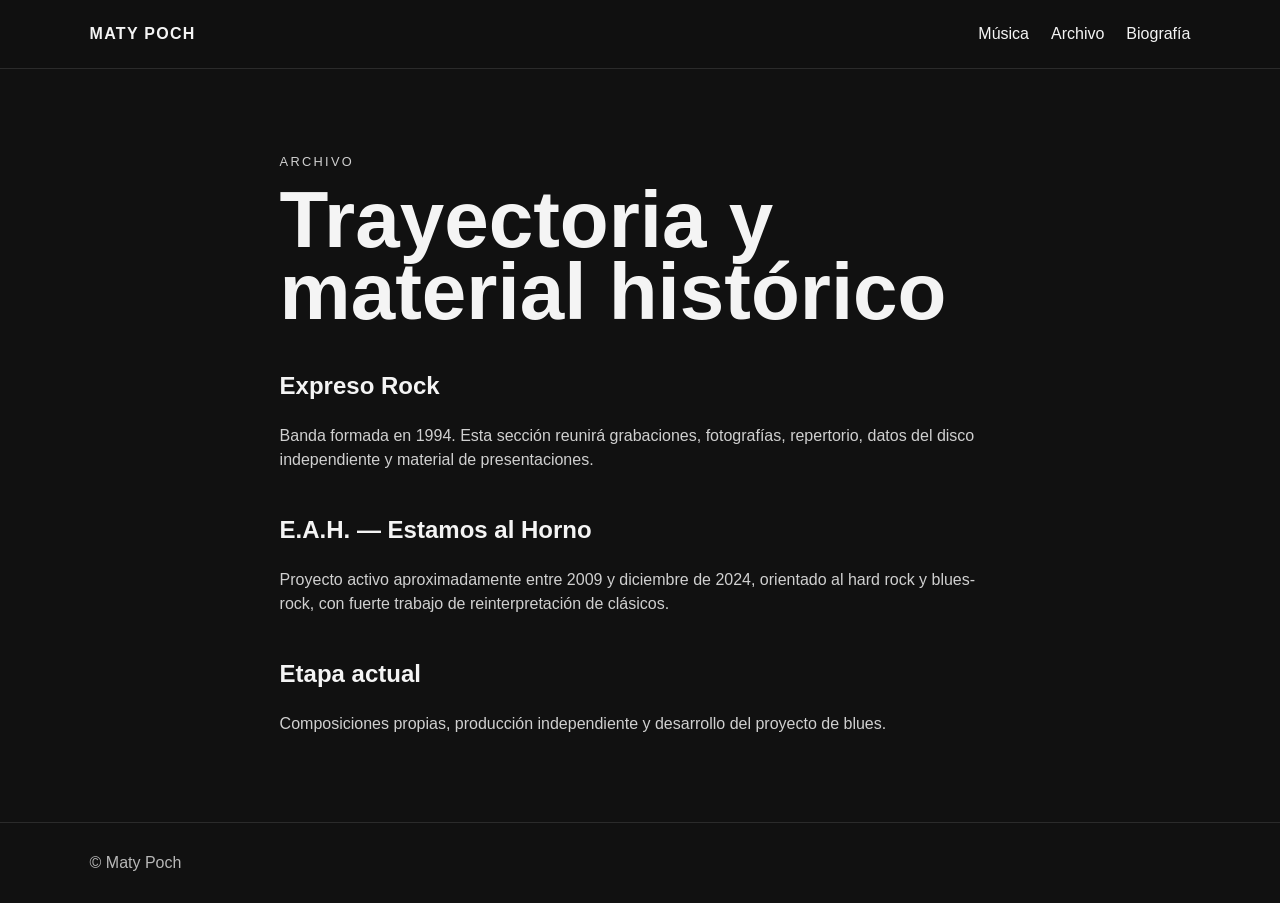
==== archivo/index.html @ e6d92636 "1 1" ====
<!doctype html><html lang="es"><head><meta charset="utf-8"><meta name="viewport" content="width=device-width,initial-scale=1"><title>Archivo — Maty Poch</title><meta name="description" content="Archivo musical de Maty Poch: Expreso Rock, E.A.H. y otras etapas."><link rel="canonical" href="https://matypoch.com.ar/archivo/"><link rel="stylesheet" href="../styles.css"></head><body><header class="site-header"><a class="brand" href="../">MATY POCH</a><nav><a href="../musica/">Música</a><a href="../archivo/">Archivo</a><a href="../biografia/">Biografía</a></nav></header><main class="page"><p class="eyebrow">ARCHIVO</p><h1>Trayectoria y material histórico</h1><h2>Expreso Rock</h2><p>Banda formada en 1994. Esta sección reunirá grabaciones, fotografías, repertorio, datos del disco independiente y material de presentaciones.</p><h2>E.A.H. — Estamos al Horno</h2><p>Proyecto activo aproximadamente entre 2009 y diciembre de 2024, orientado al hard rock y blues-rock, con fuerte trabajo de reinterpretación de clásicos.</p><h2>Etapa actual</h2><p>Composiciones propias, producción independiente y desarrollo del proyecto de blues.</p></main><footer>© Maty Poch</footer></body></html>
---- styles.css ----
:root{--bg:#111;--panel:#191919;--text:#f4f4f4;--muted:#b8b8b8;--line:#2b2b2b;--accent:#f0f0f0}*{box-sizing:border-box}body{margin:0;background:var(--bg);color:var(--text);font-family:Arial,Helvetica,sans-serif;line-height:1.5}.site-header{display:flex;justify-content:space-between;align-items:center;padding:22px 7vw;border-bottom:1px solid var(--line);position:sticky;top:0;background:rgba(17,17,17,.96);backdrop-filter:blur(8px)}.brand{font-weight:800;letter-spacing:.08em;color:var(--text);text-decoration:none}.site-header nav{display:flex;gap:22px}.site-header nav a,.card a{color:var(--text);text-decoration:none}.hero{min-height:68vh;display:grid;place-items:center;padding:8vw 7vw}.hero-inner{max-width:850px}.eyebrow{letter-spacing:.18em;font-size:.8rem;color:var(--muted)}h1{font-size:clamp(3.5rem,10vw,8rem);line-height:.9;margin:.15em 0}.lead{font-size:clamp(1.1rem,2.3vw,1.6rem);color:var(--muted);max-width:760px}.actions{display:flex;gap:12px;flex-wrap:wrap;margin-top:28px}.button{display:inline-block;padding:12px 18px;border:1px solid var(--accent);color:#111;background:var(--accent);text-decoration:none;font-weight:700}.button.secondary{background:transparent;color:var(--text)}.grid{display:grid;grid-template-columns:repeat(3,minmax(0,1fr));gap:18px;padding:0 7vw 8vw}.card{background:var(--panel);border:1px solid var(--line);padding:26px;min-height:180px}.card p{color:var(--muted)}.page{max-width:900px;margin:0 auto;padding:70px 7vw}.page h1{font-size:clamp(2.5rem,7vw,5rem)}.page h2{margin-top:40px}.page p,.page li{color:#d0d0d0}footer{padding:28px 7vw;border-top:1px solid var(--line);color:var(--muted)}@media(max-width:800px){.grid{grid-template-columns:1fr}.site-header{align-items:flex-start;gap:16px}.site-header nav{gap:12px;flex-wrap:wrap;justify-content:flex-end}}
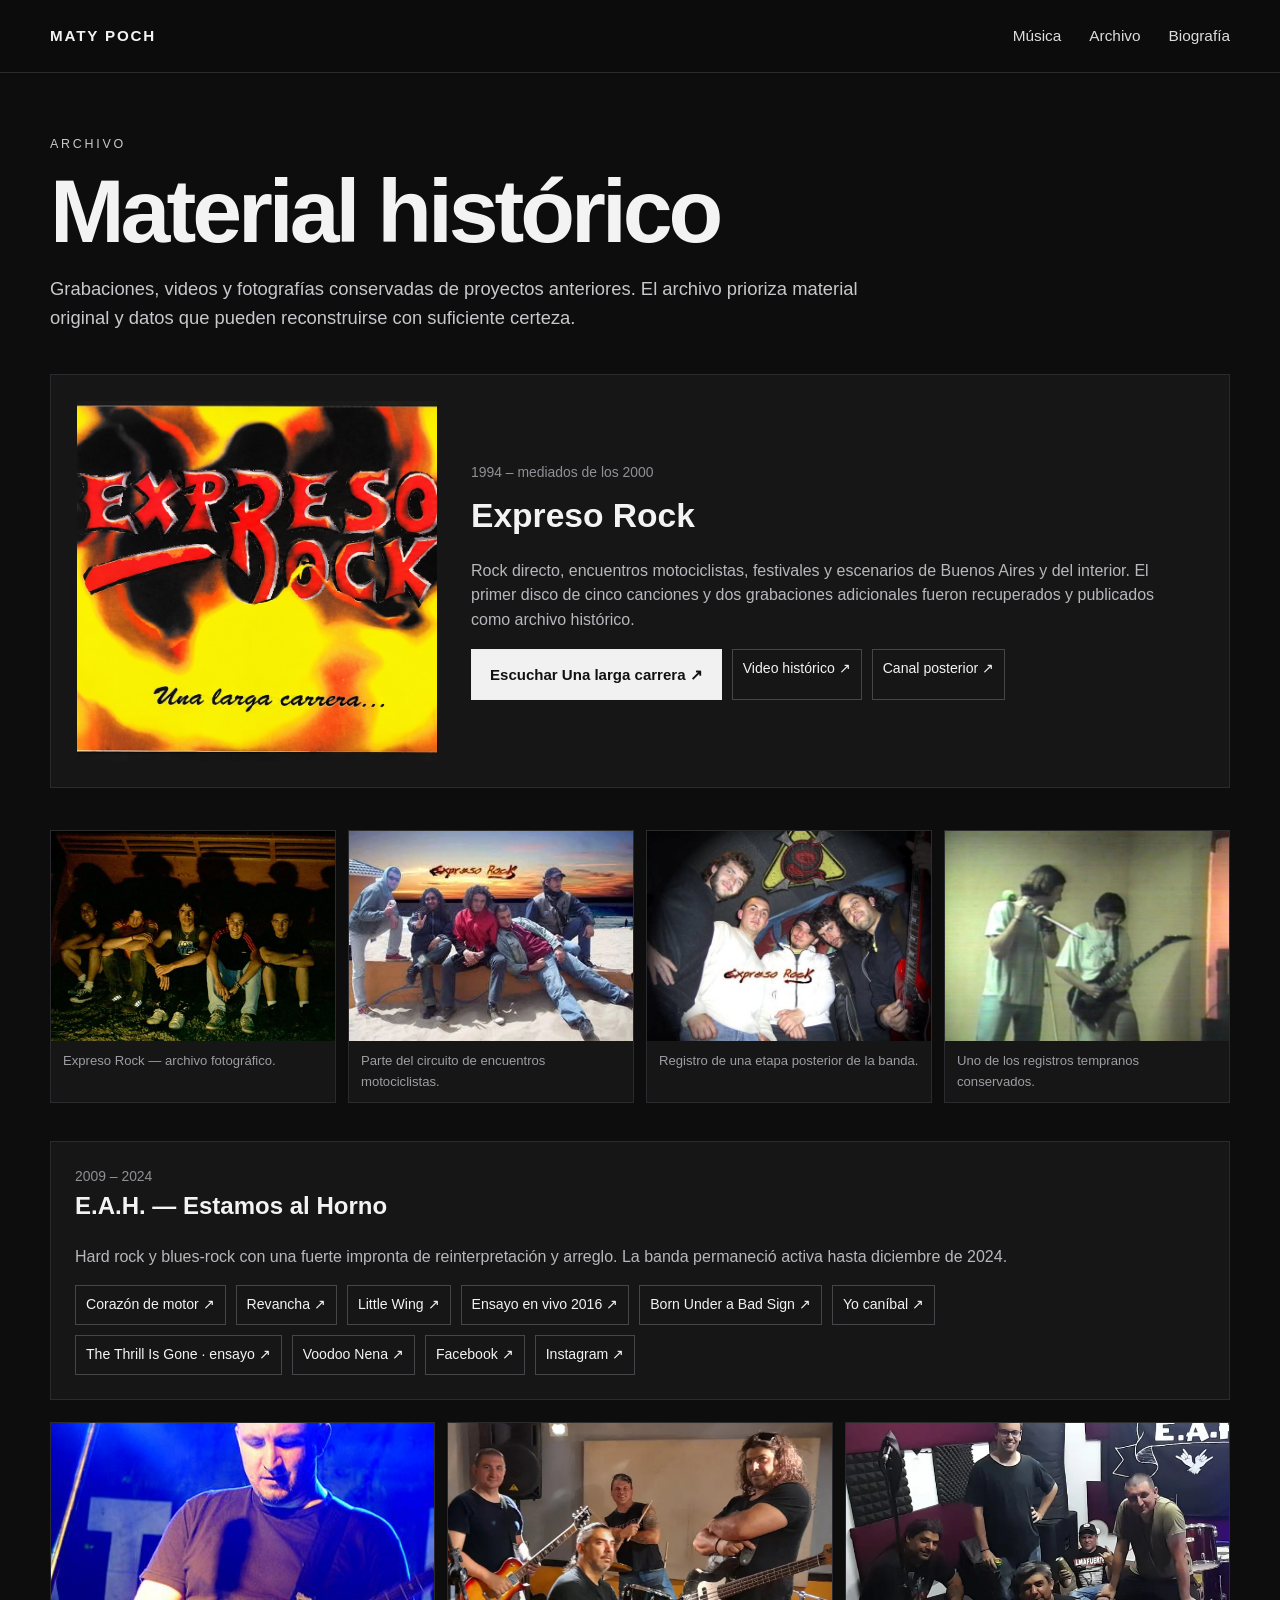
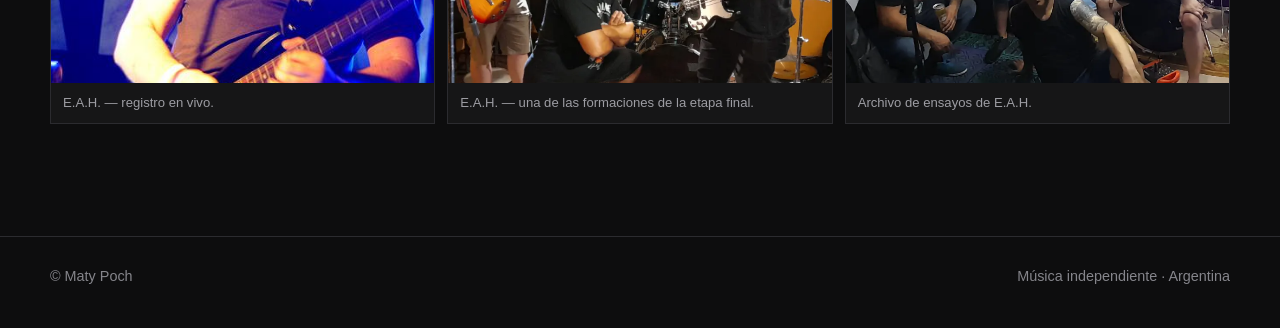
==== commit e6922b9f: "2 2" ====
--- a/archivo/index.html
+++ b/archivo/index.html
@@ -1 +1,6 @@
-<!doctype html><html lang="es"><head><meta charset="utf-8"><meta name="viewport" content="width=device-width,initial-scale=1"><title>Archivo — Maty Poch</title><meta name="description" content="Archivo musical de Maty Poch: Expreso Rock, E.A.H. y otras etapas."><link rel="canonical" href="https://matypoch.com.ar/archivo/"><link rel="stylesheet" href="../styles.css"></head><body><header class="site-header"><a class="brand" href="../">MATY POCH</a><nav><a href="../musica/">Música</a><a href="../archivo/">Archivo</a><a href="../biografia/">Biografía</a></nav></header><main class="page"><p class="eyebrow">ARCHIVO</p><h1>Trayectoria y material histórico</h1><h2>Expreso Rock</h2><p>Banda formada en 1994. Esta sección reunirá grabaciones, fotografías, repertorio, datos del disco independiente y material de presentaciones.</p><h2>E.A.H. — Estamos al Horno</h2><p>Proyecto activo aproximadamente entre 2009 y diciembre de 2024, orientado al hard rock y blues-rock, con fuerte trabajo de reinterpretación de clásicos.</p><h2>Etapa actual</h2><p>Composiciones propias, producción independiente y desarrollo del proyecto de blues.</p></main><footer>© Maty Poch</footer></body></html>
+<!doctype html><html lang="es"><head><meta charset="utf-8"><meta name="viewport" content="width=device-width,initial-scale=1"><meta name="theme-color" content="#0d0d0e"><title>Archivo · Maty Poch</title><meta name="description" content="Archivo musical: Expreso Rock, E.A.H. y material histórico."><link rel="canonical" href="https://matypoch.com.ar/archivo/"><link rel="stylesheet" href="../styles.css"></head><body><header class="site-header"><div class="wrap nav"><a class="brand" href="../index.html">Maty Poch</a><nav class="navlinks"><a href="../musica/index.html">Música</a><a href="../archivo/index.html">Archivo</a><a href="../biografia/index.html">Biografía</a></nav></div></header><main class="section"><div class="wrap"><p class="eyebrow">Archivo</p><h1 class="page-title">Material histórico</h1><p class="intro">Grabaciones, videos y fotografías conservadas de proyectos anteriores. El archivo prioriza material original y datos que pueden reconstruirse con suficiente certeza.</p>
+<section class="feature"><img src="../expreso-tapa.png" alt="Arte de Una larga carrera de Expreso Rock"><div><div class="meta">1994 – mediados de los 2000</div><h2>Expreso Rock</h2><p>Rock directo, encuentros motociclistas, festivales y escenarios de Buenos Aires y del interior. El primer disco de cinco canciones y dos grabaciones adicionales fueron recuperados y publicados como archivo histórico.</p><div class="linkrow"><a class="button primary" href="https://expresorock.bandcamp.com/album/una-larga-carrera" target="_blank">Escuchar Una larga carrera ↗</a><a class="smalllink" href="https://youtu.be/TsLEqDjpYIk" target="_blank">Video histórico ↗</a><a class="smalllink" href="https://www.youtube.com/@expresorock1" target="_blank">Canal posterior ↗</a></div></div></section>
+<div class="photo-grid"><figure><img src="../expreso-banda.jpg" alt="Expreso Rock, fotografía de la banda"><figcaption>Expreso Rock — archivo fotográfico.</figcaption></figure><figure><img src="../expreso-motoencuentro.jpg" alt="Expreso Rock en un motoencuentro"><figcaption>Parte del circuito de encuentros motociclistas.</figcaption></figure><figure><img src="../expreso-ultimos-shows.jpg" alt="Expreso Rock en vivo"><figcaption>Registro de una etapa posterior de la banda.</figcaption></figure><figure><img src="../expreso-comienzo.jpg" alt="Registro temprano de Expreso Rock"><figcaption>Uno de los registros tempranos conservados.</figcaption></figure></div>
+<section class="archive-item wide"><div class="meta">2009 – 2024</div><h2>E.A.H. — Estamos al Horno</h2><p>Hard rock y blues-rock con una fuerte impronta de reinterpretación y arreglo. La banda permaneció activa hasta diciembre de 2024.</p><div class="linkrow"><a class="smalllink" href="https://youtu.be/jEuskudx1Io" target="_blank">Corazón de motor ↗</a><a class="smalllink" href="https://youtu.be/YacTX5xEcxI" target="_blank">Revancha ↗</a><a class="smalllink" href="https://youtu.be/u-vsg70pvUo" target="_blank">Little Wing ↗</a><a class="smalllink" href="https://youtu.be/XtH9L9j1uWE" target="_blank">Ensayo en vivo 2016 ↗</a><a class="smalllink" href="https://youtu.be/pqURH3R_E9Y" target="_blank">Born Under a Bad Sign ↗</a><a class="smalllink" href="https://youtu.be/PiITSOhsXSQ" target="_blank">Yo caníbal ↗</a><a class="smalllink" href="https://youtu.be/rbiXlc9CPBk" target="_blank">The Thrill Is Gone · ensayo ↗</a><a class="smalllink" href="https://youtu.be/-3aOkDnPamk" target="_blank">Voodoo Nena ↗</a><a class="smalllink" href="https://www.facebook.com/estamos.alhorno.7" target="_blank">Facebook ↗</a><a class="smalllink" href="https://www.instagram.com/eahrock/" target="_blank">Instagram ↗</a></div></section>
+<div class="photo-grid eah-photos"><figure><img src="../eah-vivo.jpg" alt="Maty Poch tocando guitarra en vivo con E.A.H."><figcaption>E.A.H. — registro en vivo.</figcaption></figure><figure><img src="../eah-banda.png" alt="E.A.H. reunidos en sala de ensayo"><figcaption>E.A.H. — una de las formaciones de la etapa final.</figcaption></figure><figure><img src="../eah-ensayo.png" alt="E.A.H. en una sala de ensayo"><figcaption>Archivo de ensayos de E.A.H.</figcaption></figure></div>
+</div></main><footer class="footer"><div class="wrap"><span>© Maty Poch</span><span>Música independiente · Argentina</span></div></footer></body></html>
--- a/styles.css
+++ b/styles.css
@@ -1 +1,59 @@
-:root{--bg:#111;--panel:#191919;--text:#f4f4f4;--muted:#b8b8b8;--line:#2b2b2b;--accent:#f0f0f0}*{box-sizing:border-box}body{margin:0;background:var(--bg);color:var(--text);font-family:Arial,Helvetica,sans-serif;line-height:1.5}.site-header{display:flex;justify-content:space-between;align-items:center;padding:22px 7vw;border-bottom:1px solid var(--line);position:sticky;top:0;background:rgba(17,17,17,.96);backdrop-filter:blur(8px)}.brand{font-weight:800;letter-spacing:.08em;color:var(--text);text-decoration:none}.site-header nav{display:flex;gap:22px}.site-header nav a,.card a{color:var(--text);text-decoration:none}.hero{min-height:68vh;display:grid;place-items:center;padding:8vw 7vw}.hero-inner{max-width:850px}.eyebrow{letter-spacing:.18em;font-size:.8rem;color:var(--muted)}h1{font-size:clamp(3.5rem,10vw,8rem);line-height:.9;margin:.15em 0}.lead{font-size:clamp(1.1rem,2.3vw,1.6rem);color:var(--muted);max-width:760px}.actions{display:flex;gap:12px;flex-wrap:wrap;margin-top:28px}.button{display:inline-block;padding:12px 18px;border:1px solid var(--accent);color:#111;background:var(--accent);text-decoration:none;font-weight:700}.button.secondary{background:transparent;color:var(--text)}.grid{display:grid;grid-template-columns:repeat(3,minmax(0,1fr));gap:18px;padding:0 7vw 8vw}.card{background:var(--panel);border:1px solid var(--line);padding:26px;min-height:180px}.card p{color:var(--muted)}.page{max-width:900px;margin:0 auto;padding:70px 7vw}.page h1{font-size:clamp(2.5rem,7vw,5rem)}.page h2{margin-top:40px}.page p,.page li{color:#d0d0d0}footer{padding:28px 7vw;border-top:1px solid var(--line);color:var(--muted)}@media(max-width:800px){.grid{grid-template-columns:1fr}.site-header{align-items:flex-start;gap:16px}.site-header nav{gap:12px;flex-wrap:wrap;justify-content:flex-end}}
+
+:root{
+  --bg:#0d0d0e;--panel:#161617;--text:#f3f3f3;--muted:#b8b8bc;
+  --line:#2b2b2f;--max:1180px;
+}
+*{box-sizing:border-box}
+html{scroll-behavior:smooth}
+body{margin:0;background:var(--bg);color:var(--text);font-family:Arial,Helvetica,sans-serif;line-height:1.55}
+a{color:inherit}
+.wrap{width:min(calc(100% - 40px),var(--max));margin:0 auto}
+.site-header{position:sticky;top:0;z-index:10;background:rgba(13,13,14,.96);border-bottom:1px solid var(--line);backdrop-filter:blur(10px)}
+.nav{min-height:72px;display:flex;align-items:center;justify-content:space-between;gap:24px}
+.brand{font-weight:800;letter-spacing:.12em;text-transform:uppercase;text-decoration:none;font-size:.95rem}
+.navlinks{display:flex;gap:28px;align-items:center}
+.navlinks a{color:#ddd;text-decoration:none;font-size:.96rem}
+.navlinks a:hover{color:#fff}
+.hero{padding:86px 0 72px}
+.eyebrow{text-transform:uppercase;letter-spacing:.22em;color:#c8c8cd;font-size:.78rem;margin:0 0 16px}
+h1{font-size:clamp(3.8rem,9vw,7.3rem);line-height:.92;margin:.05em 0 .22em;letter-spacing:-.055em}
+.hero p.lead{max-width:760px;color:#c9c9cd;font-size:clamp(1.2rem,2.2vw,1.55rem);margin:0 0 28px}
+.actions{display:flex;gap:12px;flex-wrap:wrap}
+.button{display:inline-block;text-decoration:none;padding:13px 18px;border:1px solid #eee;font-weight:700;font-size:.94rem}
+.button.primary{background:#f1f1f1;color:#111}
+.grid{display:grid;grid-template-columns:repeat(3,1fr);gap:16px;padding:28px 0 76px}
+.card{border:1px solid var(--line);background:var(--panel);padding:28px 24px;min-height:190px}
+.card h2,.card h3{margin-top:0}
+.card p{color:var(--muted)}
+.card a{text-decoration:none;border-bottom:1px solid #8e8e93;padding-bottom:2px}
+.section{padding:62px 0 74px}
+.page-title{font-size:clamp(2.8rem,7vw,5.6rem);margin:.1em 0 .25em;letter-spacing:-.045em}
+.intro{max-width:820px;color:#c8c8cc;font-size:1.15rem}
+.timeline{margin-top:46px;border-left:1px solid #3a3a3f;padding-left:25px}
+.timeline article{padding:0 0 36px}
+.timeline h2{margin:.1em 0 .25em;font-size:1.55rem}
+.timeline .date{color:#999;font-size:.86rem;text-transform:uppercase;letter-spacing:.12em}
+.timeline p{max-width:870px;color:#c5c5c9}
+.archive-grid{display:grid;grid-template-columns:repeat(2,1fr);gap:18px;margin-top:38px}
+.archive-item{background:var(--panel);border:1px solid var(--line);padding:24px}
+.archive-item h2{margin-top:0}
+.archive-item p{color:var(--muted)}
+.meta{font-size:.87rem;color:#909096}
+.linkrow{display:flex;flex-wrap:wrap;gap:10px;margin-top:14px}
+.smalllink{display:inline-block;padding:8px 10px;border:1px solid #45454a;text-decoration:none;font-size:.88rem}
+.smalllink:hover{border-color:#aaa}
+.bio{max-width:900px}
+.bio p{color:#d0d0d3;font-size:1.06rem;margin:0 0 1.2em}
+.note{border-left:3px solid #777;padding:12px 16px;color:#bdbdc2;background:#141416}
+.footer{border-top:1px solid var(--line);padding:28px 0 40px;color:#85858b;font-size:.9rem}
+.footer .wrap{display:flex;justify-content:space-between;gap:18px;flex-wrap:wrap}
+@media (max-width:800px){
+  .nav{height:auto;padding:18px 0;align-items:flex-start}
+  .navlinks{gap:14px;flex-wrap:wrap;justify-content:flex-end}
+  .hero{padding:64px 0 46px}
+  .grid,.archive-grid{grid-template-columns:1fr}
+  .card{min-height:0}
+}
+.vertical{flex-direction:column;align-items:stretch}.vertical .smalllink{width:100%}.feature{display:grid;grid-template-columns:minmax(240px,360px) 1fr;gap:34px;align-items:center;margin:42px 0;padding:26px;background:var(--panel);border:1px solid var(--line)}.feature img{width:100%;display:block;aspect-ratio:1;object-fit:cover}.feature h2{font-size:2.1rem;margin:.2em 0}.feature p{color:var(--muted);max-width:700px}.photo-grid{display:grid;grid-template-columns:repeat(4,1fr);gap:12px;margin:22px 0 38px}.photo-grid figure{margin:0;background:var(--panel);border:1px solid var(--line)}.photo-grid img{display:block;width:100%;height:210px;object-fit:cover}.photo-grid figcaption{padding:10px 12px;color:#9d9da3;font-size:.82rem}.archive-item.wide{margin-top:18px}.archive-item.wide .linkrow{max-width:1000px}@media(max-width:800px){.feature{grid-template-columns:1fr}.photo-grid{grid-template-columns:1fr 1fr}.photo-grid img{height:190px}}@media(max-width:480px){.photo-grid{grid-template-columns:1fr}}
+
+.platform-icon{width:24px;height:24px;display:inline-flex;align-items:center;justify-content:center;flex:0 0 24px;margin-right:10px;border-radius:50%;font-size:.78rem;font-weight:800;background:#2a2a2e;color:#fff;vertical-align:middle}.vertical .smalllink{display:flex;align-items:center}.platform-icon.youtube,.platform-icon.youtube-music{background:#ff0033}.platform-icon.spotify{background:#1ed760;color:#101010}.platform-icon.apple{background:#fa2d48}.platform-icon.deezer{background:#a238ff}.platform-icon.amazon{background:#25a8e0}.platform-icon.soundcloud{background:#ff5500}.platform-icon.kkbox{background:#00a9a5}.platform-icon.liveone{background:#6b6bf5;font-size:.62rem}.eah-photos{grid-template-columns:repeat(3,1fr)}.eah-photos img{height:260px}@media(max-width:800px){.eah-photos{grid-template-columns:1fr 1fr}}@media(max-width:480px){.eah-photos{grid-template-columns:1fr}}
